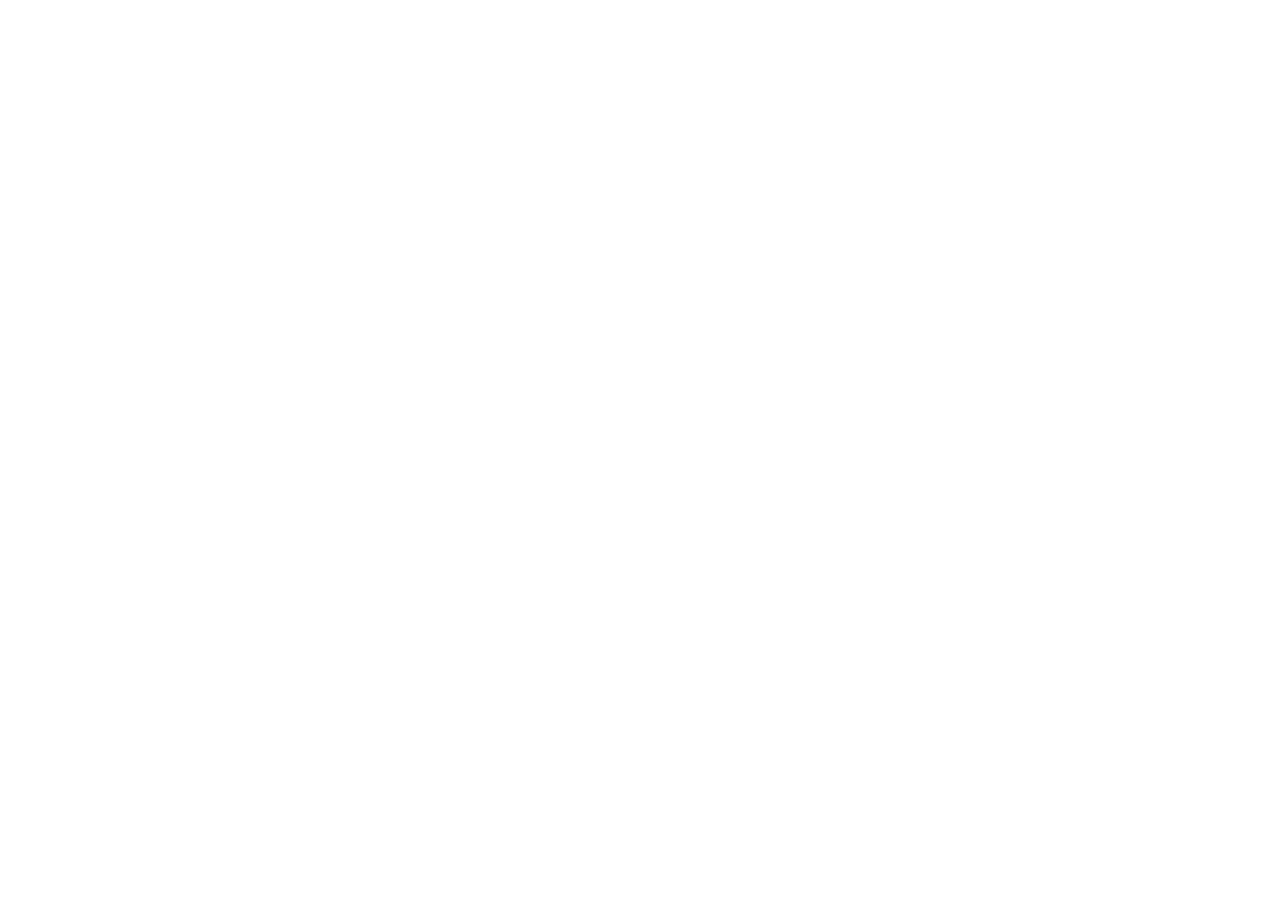
==== index.html @ 88952e2a "first commit" ====
<!DOCTYPE html>
<html lang="en">

<head>
	<meta charset="UTF-8">
	<meta http-equiv="X-UA-Compatible" content="IE=edge">
	<meta name="viewport" content="width=device-width, initial-scale=1.0">
	<title>Document</title>
</head>

<body>

</body>

</html>
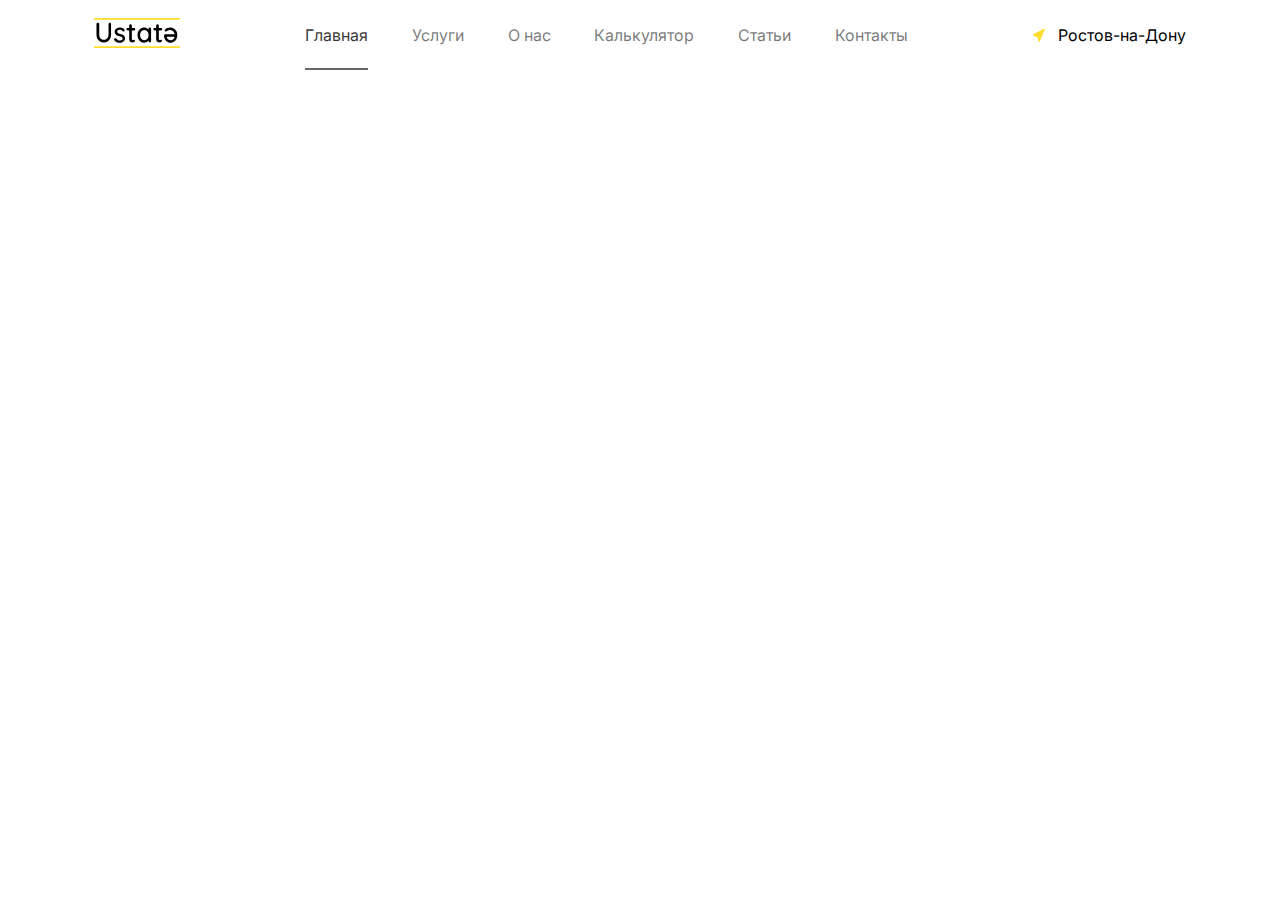
==== commit 8143d0eb: "add fonts, reset.css and create header" ====
--- a/index.html
+++ b/index.html
@@ -5,10 +5,39 @@
 	<meta charset="UTF-8">
 	<meta http-equiv="X-UA-Compatible" content="IE=edge">
 	<meta name="viewport" content="width=device-width, initial-scale=1.0">
+	<link rel="stylesheet" href="css/normalize.css">
+	<link rel="preconnect" href="https://fonts.googleapis.com">
+	<link rel="preconnect" href="https://fonts.gstatic.com" crossorigin>
+	<link href="https://fonts.googleapis.com/css2?family=Inter:wght@300;400;500;600;700&display=swap" rel="stylesheet">
+	<link rel="stylesheet" href="css/index/style.css">
+	<link rel="stylesheet" href="css/index/header.css">
 	<title>Document</title>
 </head>
 
 <body>
+	<header>
+		<div class="container">
+			<div class="content">
+				<div class="logo">
+					<a href="index.html">
+						<img src="img/logo.svg" alt="Ustate" />
+					</a>
+				</div>
+				<div class="navbar">
+					<div class="navbarItem navbarItemSelect">Главная</div>
+					<div class="navbarItem">Услуги</div>
+					<div class="navbarItem">О нас</div>
+					<div class="navbarItem">Калькулятор</div>
+					<div class="navbarItem">Статьи</div>
+					<div class="navbarItem">Контакты</div>
+				</div>
+				<div class="geolocation">
+					<img src="img/geo.svg" alt="geo" />
+					<div class="geolocationState">Ростов-на-Дону</div>
+				</div>
+			</div>
+		</div>
+	</header>
 
 </body>
 
--- a/css/index/style.css
+++ b/css/index/style.css
@@ -0,0 +1,9 @@
+html{
+	font-family: 'Inter', sans-serif;
+}
+
+.container{
+	width: 1140px;
+	max-width: 1140px;
+	height: 100%;
+}
--- a/css/index/header.css
+++ b/css/index/header.css
@@ -0,0 +1,68 @@
+header{
+	height: 70px;
+	display: flex;
+	justify-content: center;
+	align-items: center;
+	background-color: white;
+}
+
+.content{
+	height: 100%;
+	display: flex;
+	justify-content: space-between;
+	padding: 0 24px;
+
+
+}
+
+.logo{
+	display: flex;
+	flex-direction: column;
+	justify-content: center;
+	align-items: center;
+}
+
+.navbar{
+	width: 603px;
+	display: flex;
+	justify-content: space-between;
+	align-items: center;
+}
+
+.geolocation{
+	display: flex;
+	justify-content: center;
+	align-items: center;
+}
+
+.geolocation img{
+	margin-right: 13px;
+}
+
+.navbarItem{
+	height: 100%;
+	display: flex;
+	flex-direction: column;
+	justify-content: center;
+	align-items: center;
+	font-size: 16px;
+	/* line-height: 25px; */
+	font-weight: 400;
+	color: rgba(0, 0, 0, 0.54);
+}
+
+.navbarItem:hover{
+	cursor: pointer;
+	color: rgba(0, 0, 0, 0.8);
+	box-shadow: inset 0 -3px 0 -1px #DBDDDD;
+}
+
+.navbarItemSelect{
+	box-shadow: inset 0 -3px 0 -1px #666;
+	color: rgba(0, 0, 0, 0.8);
+}
+
+.navbarItemSelect:hover{
+	box-shadow: inset 0 -3px 0 -1px #666;
+		color: rgba(0, 0, 0, 0.8);
+}
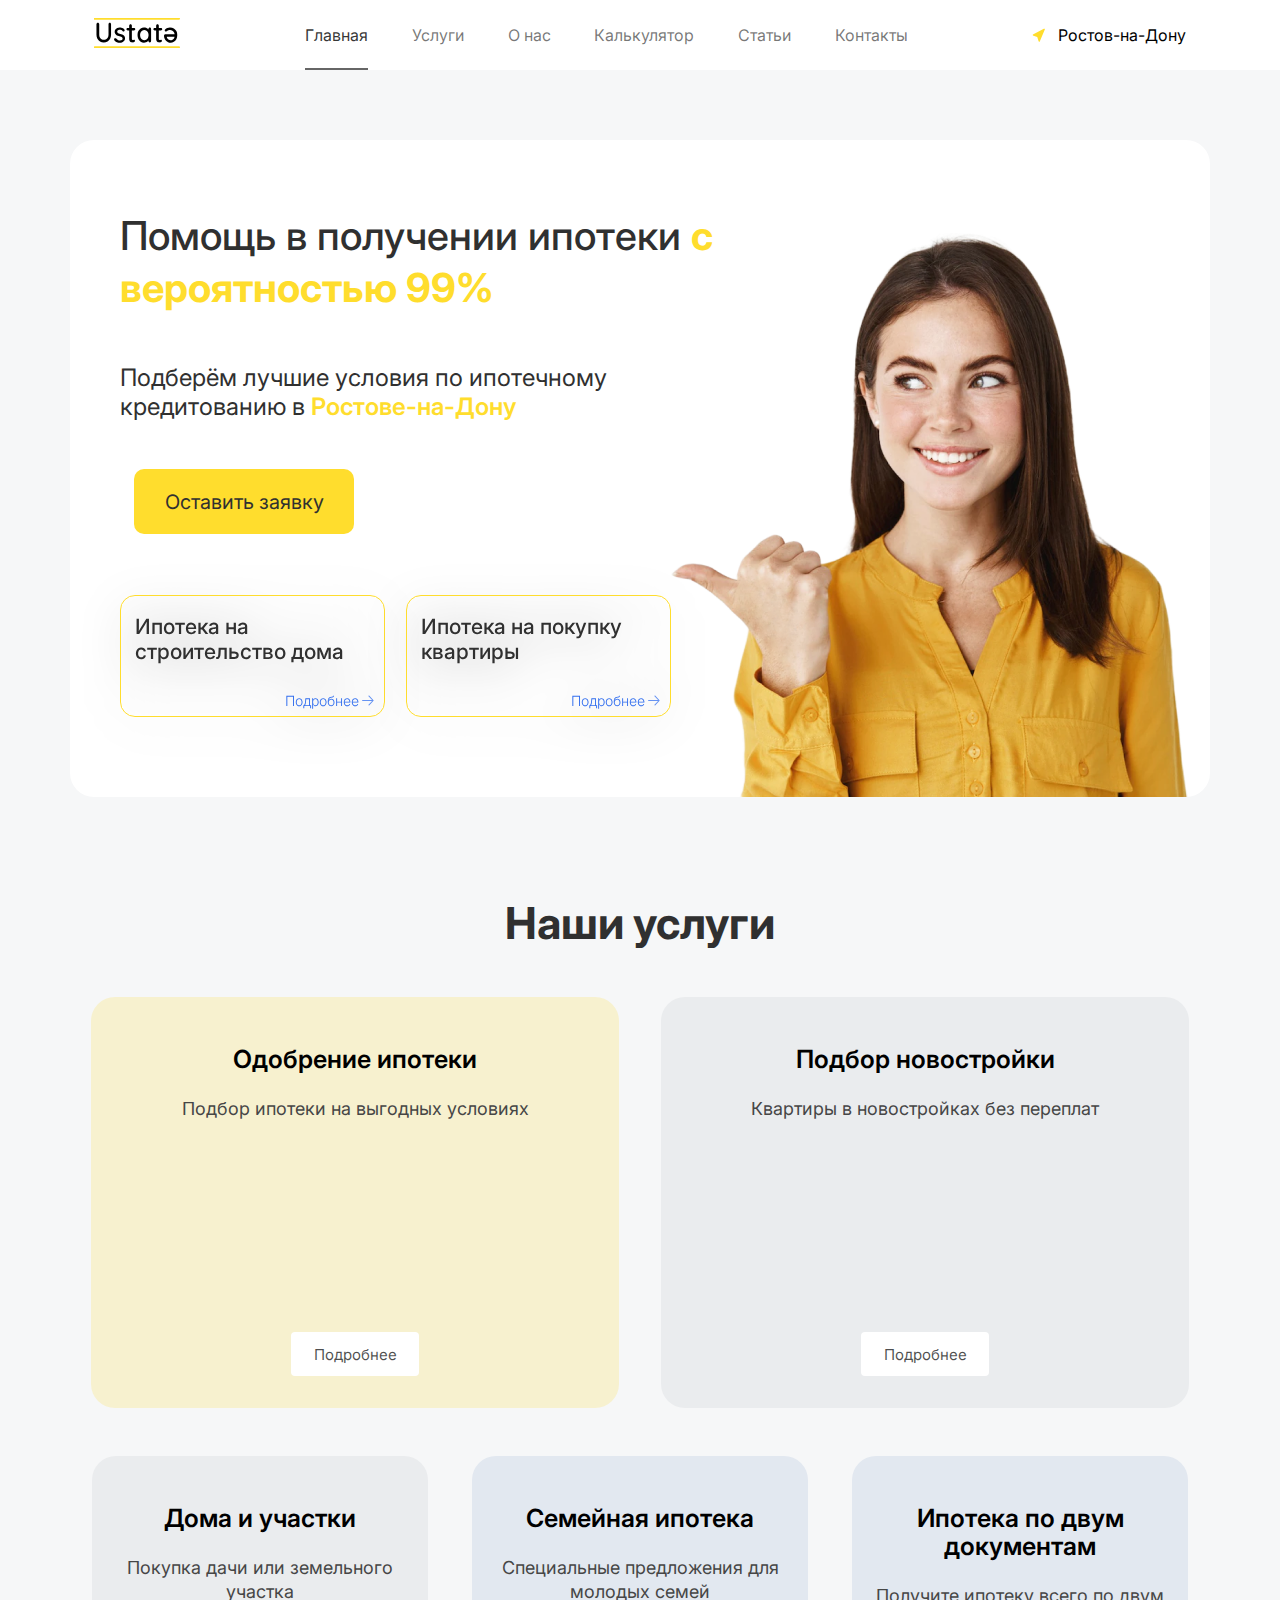
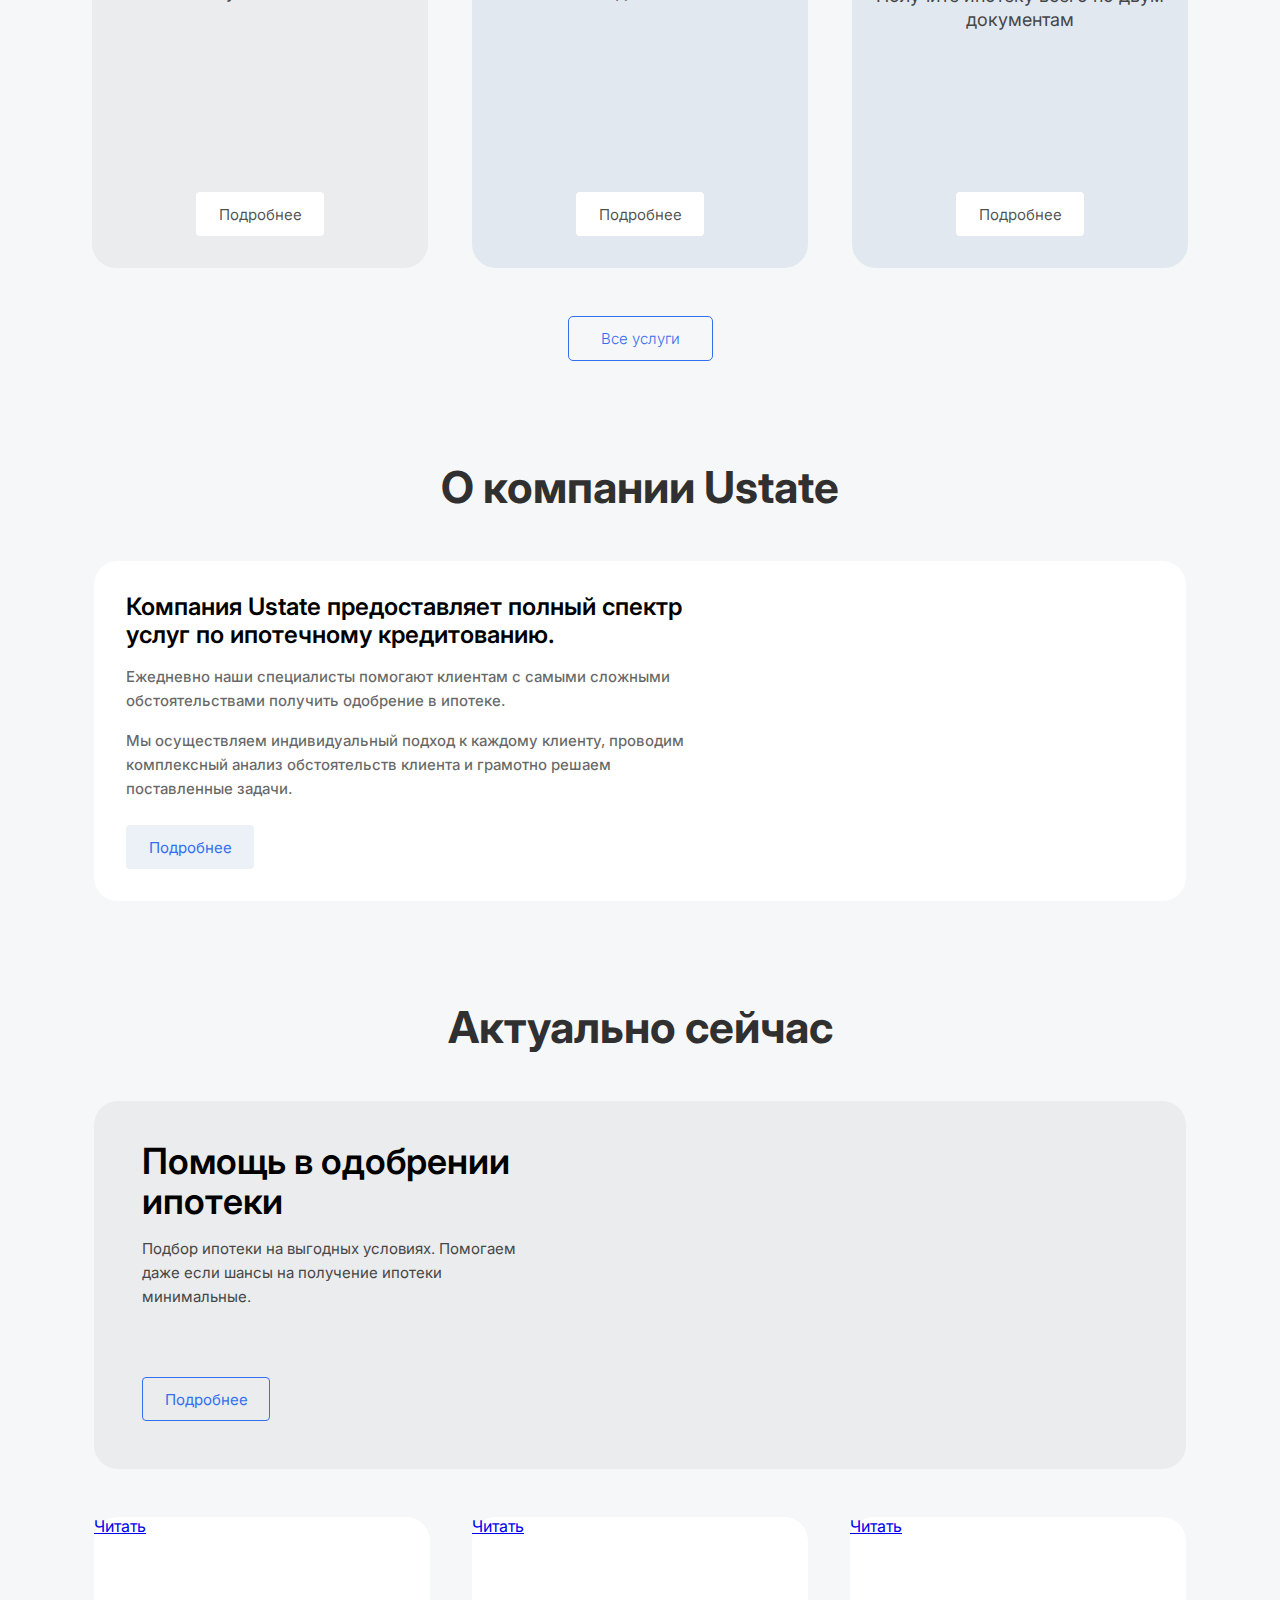
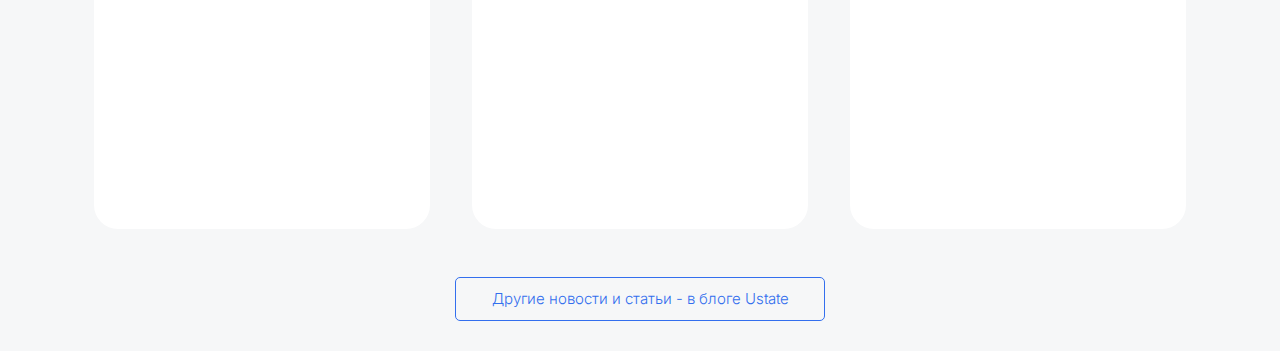
==== commit baec7b7d: "add main, services, about, blog" ====
--- a/index.html
+++ b/index.html
@@ -11,13 +11,14 @@
 	<link href="https://fonts.googleapis.com/css2?family=Inter:wght@300;400;500;600;700&display=swap" rel="stylesheet">
 	<link rel="stylesheet" href="css/index/style.css">
 	<link rel="stylesheet" href="css/index/header.css">
+	<link rel="stylesheet" href="css/index/body.css">
 	<title>Document</title>
 </head>
 
 <body>
 	<header>
 		<div class="container">
-			<div class="content">
+			<div class="headerContent">
 				<div class="logo">
 					<a href="index.html">
 						<img src="img/logo.svg" alt="Ustate" />
@@ -38,7 +39,233 @@
 			</div>
 		</div>
 	</header>
-
+	<div class="body">
+		<div class="main">
+			<div class="container">
+				<div class="mainContent">
+					<div class="mainContentLeft">
+						<div class="mainContentLeftHeader">
+							<h1>
+								Помощь в получении ипотеки <span>с вероятностью 99%</span>
+							</h1>
+						</div>
+						<div class="mainContentLeftContext">
+							<h2>
+								Подберём лучшие условия по ипотечному кредитованию в <span>Ростове-на-Дону</span>
+							</h2>
+						</div>
+						<div class="mainContentLeftButton">
+							Оставить заявку
+						</div>
+						<div class="mainContentLeftItems">
+							<div class="mainContentLeftItemsItem">
+								<div class="mainContentLeftItemsItemTitle">
+									Ипотека на строительство дома
+								</div>
+								<div class="mainContentLeftItemsItemLink">
+									Подробнее
+									<img src="img/more.svg" alt="">
+								</div>
+							</div>
+							<div class="mainContentLeftItemsItem">
+								<div class="mainContentLeftItemsItemTitle">
+									Ипотека на покупку квартиры
+								</div>
+								<div class="mainContentLeftItemsItemLink">
+									Подробнее
+									<img src="img/more.svg" alt="">
+								</div>
+
+							</div>
+						</div>
+					</div>
+					<div class="mainContentRight">
+						<img src="img/woman.png" alt="woman">
+					</div>
+				</div>
+			</div>
+		</div>
+		<div class="services">
+			<div class="container">
+				<div class="servicesTitle">
+					Наши услуги
+				</div>
+				<div class="servicesContent">
+					<div class="servicesContentFirstRow">
+						<div class="servicesContentFirstRowItem">
+							<div class="servicesContentFirstRowItemTitle">
+								<h2>
+									Одобрение ипотеки
+								</h2>
+							</div>
+							<div class="servicesContentFirstRowItemSubtitle">
+								<h3>
+									Подбор ипотеки на выгодных условиях
+								</h3>
+							</div>
+							<div class="servicesContentFirstRowItemButton">
+								Подробнее
+							</div>
+						</div>
+						<div class="servicesContentFirstRowItem">
+							<div class="servicesContentFirstRowItemTitle">
+								<h2>
+									Подбор новостройки
+								</h2>
+							</div>
+							<div class="servicesContentFirstRowItemSubtitle">
+								<h3>
+									Квартиры в новостройках без переплат
+								</h3>
+							</div>
+							<div class="servicesContentFirstRowItemButton">
+								Подробнее
+							</div>
+						</div>
+					</div>
+					<div class="servicesContentSecondRow">
+						<div class="servicesContentSecondRowItem">
+							<div class="servicesContentSecondRowItemTitle">
+								<h2>
+									Дома и участки
+								</h2>
+							</div>
+							<div class="servicesContentSecondRowItemSubtitle">
+								<h3>
+									Покупка дачи или земельного участка
+								</h3>
+							</div>
+							<div class="servicesContentSecondRowItemButton">
+								Подробнее
+							</div>
+
+						</div>
+						<div class="servicesContentSecondRowItem">
+							<div class="servicesContentSecondRowItemTitle">
+								<h2>
+									Семейная ипотека
+								</h2>
+							</div>
+							<div class="servicesContentSecondRowItemSubtitle">
+								<h3>
+									Специальные предложения для молодых семей
+								</h3>
+							</div>
+							<div class="servicesContentSecondRowItemButton">
+								Подробнее
+							</div>
+
+						</div>
+						<div class="servicesContentSecondRowItem">
+							<div class="servicesContentSecondRowItemTitle">
+								<h2>
+									Ипотека по двум документам
+								</h2>
+							</div>
+							<div class="servicesContentSecondRowItemSubtitle">
+								<h3>
+									Получите ипотеку всего по двум документам
+								</h3>
+							</div>
+							<div class="servicesContentSecondRowItemButton">
+								Подробнее
+							</div>
+						</div>
+					</div>
+				</div>
+				<div class="servicesButton">
+					<button>Все услуги</button>
+				</div>
+			</div>
+		</div>
+		<div class="about">
+			<div class="container">
+				<div class="aboutTitle">
+					О компании Ustate
+				</div>
+				<div class="aboutContent">
+					<div class="aboutContentItem">
+						<div class="aboutContentItemLeft">
+							<div class="aboutContentItemLeftTitle">
+								<h2>
+									Компания Ustate предоставляет полный спектр услуг по ипотечному кредитованию.
+								</h2>
+							</div>
+							<div class="aboutContentItemLeftText">
+								<p>Ежедневно наши специалисты помогают клиентам с самыми сложными обстоятельствами
+									получить одобрение в ипотеке.</p>
+								<p>Мы осуществляем индивидуальный подход к каждому клиенту, проводим комплексный анализ
+									обстоятельств клиента и грамотно
+									решаем поставленные задачи.</p>
+							</div>
+						</div>
+						<div class="aboutContentItemRight">
+
+						</div>
+						<div class="aboutContentItemButton">
+							<button>Подробнее</button>
+						</div>
+					</div>
+				</div>
+			</div>
+		</div>
+		<div class="blog">
+			<div class="container">
+				<div class="blogTitle">
+					Актуально сейчас
+				</div>
+				<div class="blogContent">
+					<div class="blogContentFirstRow">
+						<div class="blogContentFirstRowItem">
+							<div class="blogContentFirstRowItemLeft">
+								<div class="blogContentFirstRowItemLeftTitle">
+									<h2>
+										Помощь в одобрении ипотеки
+									</h2>
+								</div>
+								<div class="blogContentFirstRowItemLeftText">
+									<p>
+										Подбор ипотеки на выгодных условиях. Помогаем даже если шансы на получение
+										ипотеки минимальные.
+									</p>
+								</div>
+							</div>
+							<div class="blogContentFirstRowItemRight"></div>
+							<div class="blogContentFirstRowItemButton">
+								<button>Подробнее</button>
+							</div>
+						</div>
+					</div>
+					<div class="blogContentSecondRow">
+						<div class="blogContentSecondRowItem">
+							<div class="blogContentSecondRowItemTitle"></div>
+							<div class="blogContentSecondRowItemText"></div>
+							<div class="blogContentSecondRowItemButton">
+								<a href="#">Читать</a>
+							</div>
+						</div>
+						<div class="blogContentSecondRowItem">
+							<div class="blogContentSecondRowItemTitle"></div>
+							<div class="blogContentSecondRowItemText"></div>
+							<div class="blogContentSecondRowItemButton">
+								<a href="#">Читать</a>
+							</div>
+						</div>
+						<div class="blogContentSecondRowItem">
+							<div class="blogContentSecondRowItemTitle"></div>
+							<div class="blogContentSecondRowItemText"></div>
+							<div class="blogContentSecondRowItemButton">
+								<a href="#">Читать</a>
+							</div>
+						</div>
+					</div>
+				</div>
+				<div class="blogButton">
+					<a href="#"><button>Другие новости и статьи - в блоге Ustate</button></a>
+				</div>
+			</div>
+		</div>
+	</div>
 </body>
 
 </html>--- a/css/index/header.css
+++ b/css/index/header.css
@@ -6,7 +6,7 @@
 	background-color: white;
 }
 
-.content{
+.headerContent{
 	height: 100%;
 	display: flex;
 	justify-content: space-between;
@@ -33,6 +33,11 @@
 	display: flex;
 	justify-content: center;
 	align-items: center;
+	cursor: pointer;
+}
+
+.geolocationState:hover{
+	color:#FFDD2D;
 }
 
 .geolocation img{
--- a/css/index/body.css
+++ b/css/index/body.css
@@ -0,0 +1,519 @@
+.body{
+	background-color: #F6F7F8;
+	padding-top: 70px;
+	display: flex;
+	justify-content: center;
+	align-items: center;
+	flex-direction: column;
+}
+
+.main{
+	height: 657px;
+	min-height: 657px;
+	max-height: 657px;
+	margin-bottom: 30px;
+}
+
+.mainContent{
+	background: #FFFFFF;
+	border-radius: 24px;
+	padding-top: 70px;
+	padding-left: 50px;
+	display: flex;
+}
+
+.mainContentLeft{
+	height: 587px;
+}
+
+.mainContentLeftHeader {
+	width: 614px;
+}
+
+.mainContentLeftHeader h1{
+	margin: 0;
+	font-weight: 500;
+		font-size: 40px;
+		line-height: 52px;
+		/* or 130% */
+	
+	
+		color: #303030;
+}
+
+.mainContentLeftHeader h1 span{
+	font-weight: 700;
+		font-size: 40px;
+		line-height: 52px;
+		/* or 130% */
+	
+	
+		color: #FFDD2D;
+}
+
+.mainContentLeftContext {
+	width: 514px;
+}
+
+.mainContentLeftContext h2 {
+	margin: 0;
+	margin-top: 49px;
+	font-weight: 400;
+	font-size: 24px;
+	line-height: 29px;
+	color: #303030;
+}
+
+.mainContentLeftContext h2 span {
+	font-weight: 600;
+	font-size: 24px;
+	line-height: 29px;
+	/* or 130% */
+	color: #FFDD2D;
+}
+
+.mainContentLeftButton{
+	cursor: pointer;
+	margin: 0;
+	margin-top: 48px;
+	margin-left: 14px;
+	background: #FFDD2D;
+	border-radius: 10px;
+	width: 220px;
+	height: 65px;
+	display: flex;
+	justify-content: center;
+	align-items: center;
+	font-weight: 400;
+	font-size: 20px;
+	line-height: 24px;
+	color: #303030;
+}
+
+.mainContentLeftItems{
+	margin-top: 61px;
+	display: flex;
+	justify-content: space-between;
+	align-items: center;
+	width: 551px;
+}
+
+.mainContentLeftItemsItem{
+	width: 263px;
+	height: 120px;
+	border: 1px solid #FFDD2D;
+	filter: drop-shadow(-1px 5px 25px rgba(0, 0, 0, 0.45));
+	border-radius: 15px;
+	cursor: pointer;
+}
+
+.mainContentRight {
+	display: flex;
+	justify-content: center;
+	align-items: end;
+	transform: translateX(-65px);
+}
+
+.mainContentLeftItemsItemTitle{
+	margin-top: 18px;
+	margin-left: 14px;
+	font-weight: 500;
+	font-size: 21px;
+	line-height: 25px;
+	color: #303030;	
+}
+
+.mainContentLeftItemsItemLink{
+	margin-top: 28px;
+	margin-right: 10px;
+	display: flex;
+	justify-content: end;
+	font-weight: 300;
+	font-size: 14px;
+	line-height: 17px;
+	color: #336FEE;
+}
+
+.mainContentLeftItemsItemLink img{
+	margin-left: 3px;
+}
+
+.services{
+	margin-top: 70px;
+	margin-bottom: 30px;
+}
+
+.servicesTitle{
+	text-align: center;
+	font-weight: 700;
+	font-size: 44px;
+	line-height: 52px;
+	color: #303030;
+}
+
+.servicesContent{
+	margin-top: 48px;
+}
+
+.servicesContentFirstRow{
+	display: flex;
+	justify-content: space-around;
+	align-items: center;
+}
+
+.servicesContentSecondRow{
+	display: flex;
+	justify-content: space-around;
+	align-items: center;
+	margin-top: 48px;
+}
+
+.servicesContentFirstRowItem{
+	cursor: pointer;
+	position: relative;
+	width: 528px;
+	max-width: 528px;
+	height: 411px;
+	max-height: 411px;
+	border-radius: 24px;
+	display: flex;
+	/* justify-content: center; */
+	align-items: center;
+	flex-direction: column;
+	transform: scale(1);
+	transition: all .4s;
+}
+
+.servicesContentFirstRowItem:hover{
+	transform: scale(1.02);
+	transition: all .4s;
+}
+
+.servicesContentFirstRowItem:first-child{
+	background: rgba(255, 221, 45, 0.2);
+	
+}
+
+.servicesContentFirstRowItem:last-child{
+background: #EAECEE;
+	
+}
+
+.servicesContentSecondRowItem{
+	cursor: pointer;
+	position: relative;
+	width: 336px;
+	max-width: 336px;
+	height: 412px;
+	max-height: 412px;
+	border-radius: 24px;
+	display: flex;
+	/* justify-content: center; */
+	align-items: center;
+	flex-direction: column;
+	transform: scale(1);
+	transition: all .4s;
+}
+
+.servicesContentSecondRowItem:hover{
+	transform: scale(1.02);
+	transition: all .4s;
+}
+
+.servicesContentSecondRowItem:nth-child(1){
+	background: #EAECEE;
+}
+
+.servicesContentSecondRowItem:nth-child(2){
+	background: #E2E8F0;
+}
+
+.servicesContentSecondRowItem:nth-child(3){
+	background: #E2E8F0;
+}
+
+.servicesContentFirstRowItemTitle{
+	margin-top: 48px;
+	text-align: center;
+}
+
+.servicesContentFirstRowItemTitle h2{
+	margin: 0;
+	font-weight: 600;
+	font-size: 25px; 
+	line-height: 28px;
+
+}
+
+.servicesContentSecondRowItemTitle{
+	margin-top: 48px;
+	text-align: center;
+}
+
+.servicesContentSecondRowItemTitle h2{
+	margin: 0;
+	font-weight: 600;
+	font-size: 25px; 
+	line-height: 28px;
+
+}
+
+.servicesContentFirstRowItemSubtitle {
+	margin-top: 24px;
+	text-align: center;	
+}
+
+.servicesContentFirstRowItemSubtitle h3{
+	margin: 0;
+	font-weight: 400;
+	font-size: 18px;
+	line-height: 24px;
+	color: #464646;
+}
+
+.servicesContentSecondRowItemSubtitle {
+	margin-top: 24px;
+	text-align: center;
+}
+
+.servicesContentSecondRowItemSubtitle h3{
+	margin: 0;
+	font-weight: 400;
+	font-size: 18px;
+	line-height: 24px;
+	color: #464646;
+}
+
+.servicesContentFirstRowItemButton{
+	/* cursor: pointer; */
+	width: 128px;
+	height: 44px;
+	background: #FFFFFF;
+	border-radius: 4px;
+	position: absolute;
+	content: '';
+	bottom: 32px;
+	display: flex;
+	justify-content: center;
+	align-items: center;
+	font-weight: 400;
+	font-size: 15px;
+	line-height: 15px;
+	color: rgba(0, 0, 0, 0.7);
+}
+
+.servicesContentSecondRowItemButton{
+	/* cursor: pointer; */
+	width: 128px;
+	height: 44px;
+	background: #FFFFFF;
+	border-radius: 4px;
+	position: absolute;
+	content: '';
+	bottom: 32px;
+	display: flex;
+	justify-content: center;
+	align-items: center;
+	font-weight: 400;
+	font-size: 15px;
+	line-height: 15px;
+	color: rgba(0, 0, 0, 0.7);	
+}
+
+.servicesButton{
+	margin-top: 48px;
+	display: flex;
+	justify-content: center;
+	align-items: center;
+}
+
+.servicesButton button{
+	cursor: pointer;
+	padding: 0;
+	background:none;
+	width: 145px;
+	height: 45px;
+	border: 1px solid #336FEE;
+	border-radius: 5px;
+	font-weight: 300;
+	font-size: 15px;
+	color: #336FEE;
+}
+
+.about{
+	margin-top: 70px;
+	margin-bottom: 30px;
+}
+
+.aboutTitle{
+	text-align: center;
+	font-weight: 700;
+	font-size: 44px;
+	line-height: 52px;
+	color: #303030;
+}
+
+.aboutContent{
+	margin-top: 48px;
+	padding: 0 24px;
+}
+
+.aboutContentItem{
+	width: 1092px;
+	height: 340px;
+	background: #FFFFFF;
+	border-radius: 24px;
+	position: relative;
+}
+
+.aboutContentItemLeft{
+	width: 604px;
+}
+
+.aboutContentItemLeftTitle h2{
+	margin: 0;
+	padding-top: 32px;
+	padding-left: 32px;
+	font-weight: 600;
+	font-size: 24px;
+	line-height: 28px;
+	color: #000000;
+}
+
+.aboutContentItemLeftText p{
+	margin: 0;
+	padding-top: 16px;
+	padding-left: 32px;
+	font-weight: 500;
+	font-size: 15px;
+	line-height: 24px;
+	color: rgba(0, 0, 0, 0.6);
+}
+
+.aboutContentItemButton{
+	position: absolute;
+	content: '';
+	bottom: 32px;
+	left: 32px;
+}
+
+.aboutContentItemButton button{
+	cursor: pointer;
+	width: 128px;
+	height: 44px;
+	border: none;
+	background: #ECF1F7;
+	border-radius: 4px;
+	font-weight: 400;
+	font-size: 15px;
+	line-height: 15px;
+	color: #336FEE;
+}
+
+.blog{
+	margin-top: 70px;
+	margin-bottom: 30px;
+}
+
+.blogTitle{
+	text-align: center;
+	font-weight: 700;
+	font-size: 44px;
+	line-height: 52px;
+	color: #303030;
+}
+
+.blogContent{
+	margin-top: 48px;
+	padding: 0 24px;
+}
+
+.blogContentFirstRowItem{
+	position: relative;
+	width: 1092px;
+	height: 368px;
+	background: #EAECEE;
+	border-radius: 24px;
+}
+
+.blogContentFirstRowItemLeftTitle{
+	padding-top: 40px;
+	padding-left: 48px;
+	width: 383px;
+}
+
+.blogContentFirstRowItemLeftTitle h2{
+	margin: 0;
+	font-weight: 600;
+	font-size: 36px;
+	line-height: 40px;
+	color: #000000;
+}
+
+.blogContentFirstRowItemLeftText{
+	margin-top: 16px;
+	padding-left: 48px;
+	width: 383px;
+}
+
+.blogContentFirstRowItemLeftText p{
+	margin: 0;
+	font-weight: 400;
+	font-size: 15px;
+	line-height: 24px;
+	color: #464646;
+}
+
+
+
+.blogContentFirstRowItemButton{
+	position: absolute;
+	content: '';
+	bottom: 48px;
+	left: 48px;
+}
+
+.blogContentFirstRowItemButton button{
+	cursor: pointer;
+	width: 128px;
+	height: 44px;
+	border: 1px solid #336FEE;
+	border-radius: 4px;
+	color: #336FEE;
+	font-weight: 400;
+	font-size: 15px;
+	line-height: 15px;
+	background: none;
+}
+
+.blogContentSecondRow{
+	margin-top: 48px;
+	display: flex;
+	justify-content: space-between;
+}
+
+.blogContentSecondRowItem{
+	width: 336px;
+	height: 312px;
+	background: #FFFFFF;
+	border-radius: 24px;
+}
+
+.blogButton{
+	display: flex;
+	justify-content: center;
+	align-items: center;
+	margin-top: 48px;
+}
+
+.blogButton button{
+	cursor: pointer;
+	background: none;
+	width: 370px;
+	height: 44px;
+	border: 1px solid #336FEE;
+	border-radius: 5px;
+	font-weight: 300;
+	font-size: 15px;
+	color: #336FEE;
+}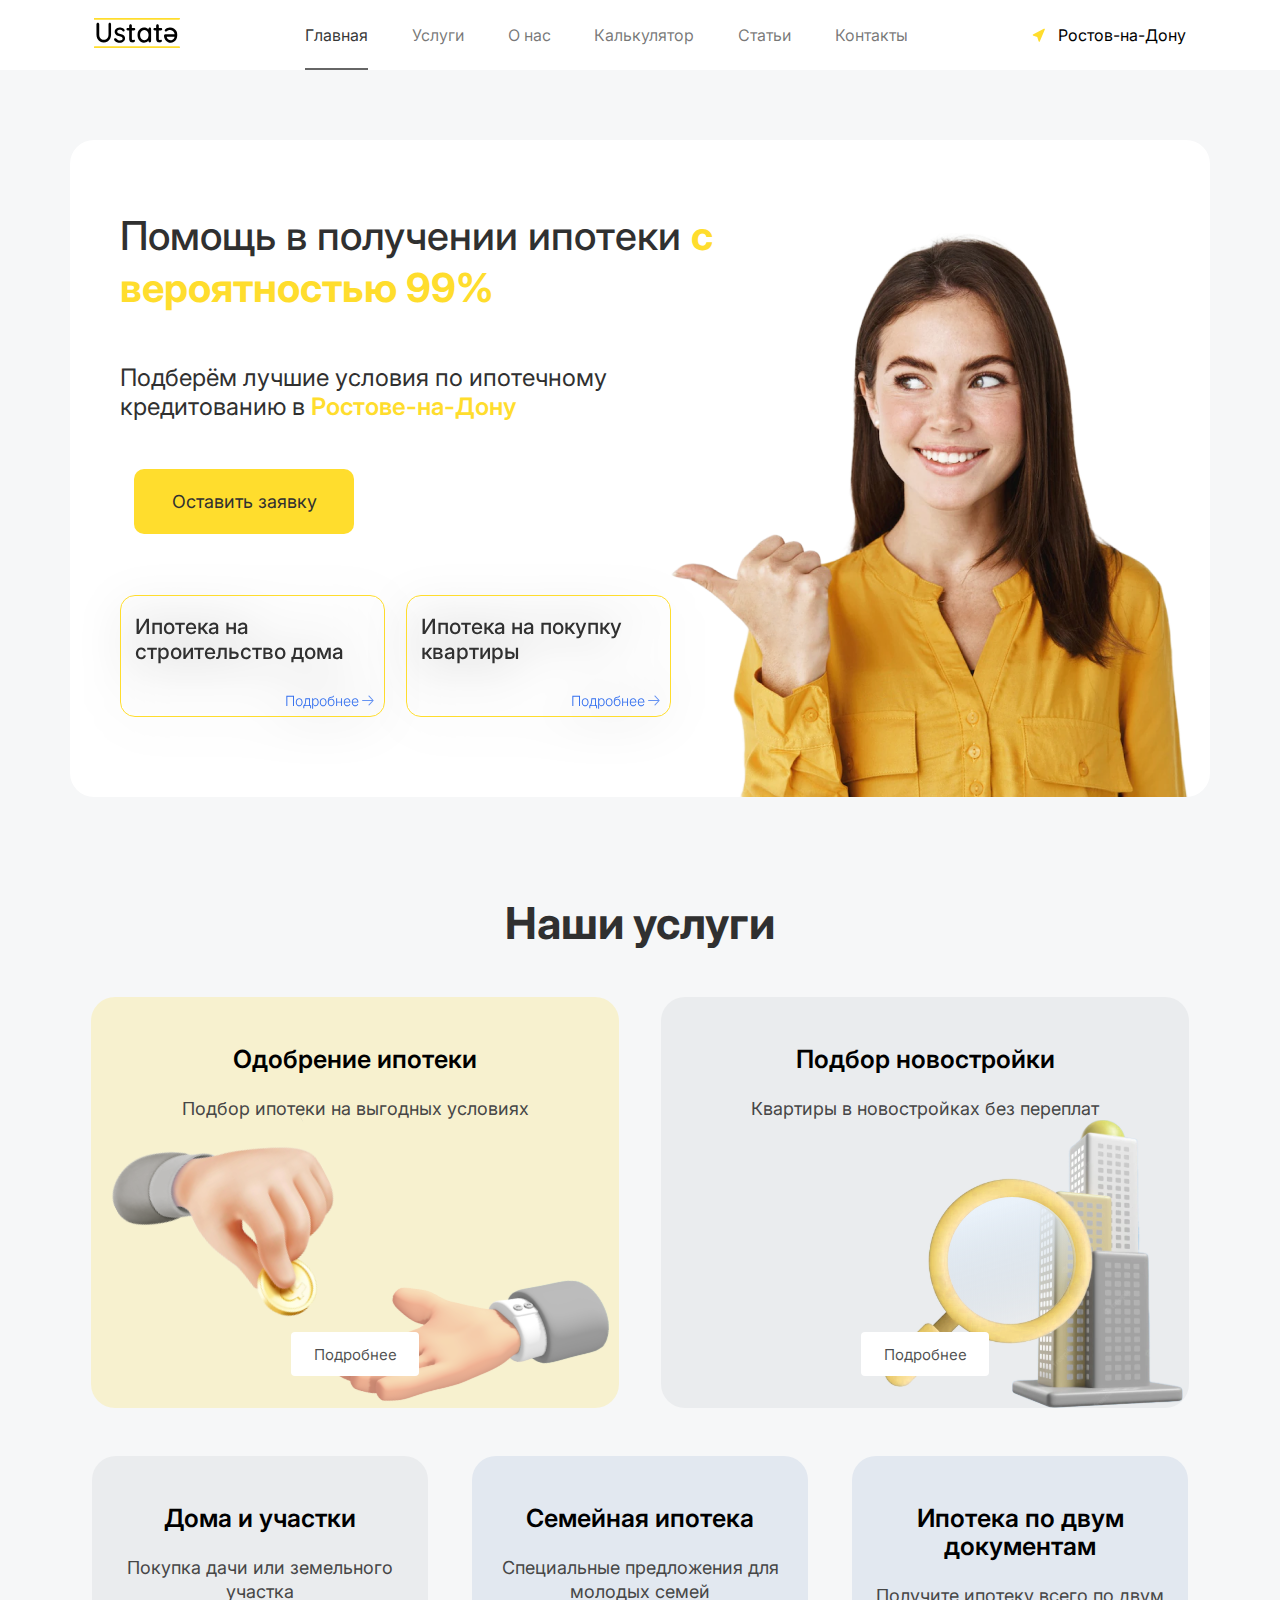
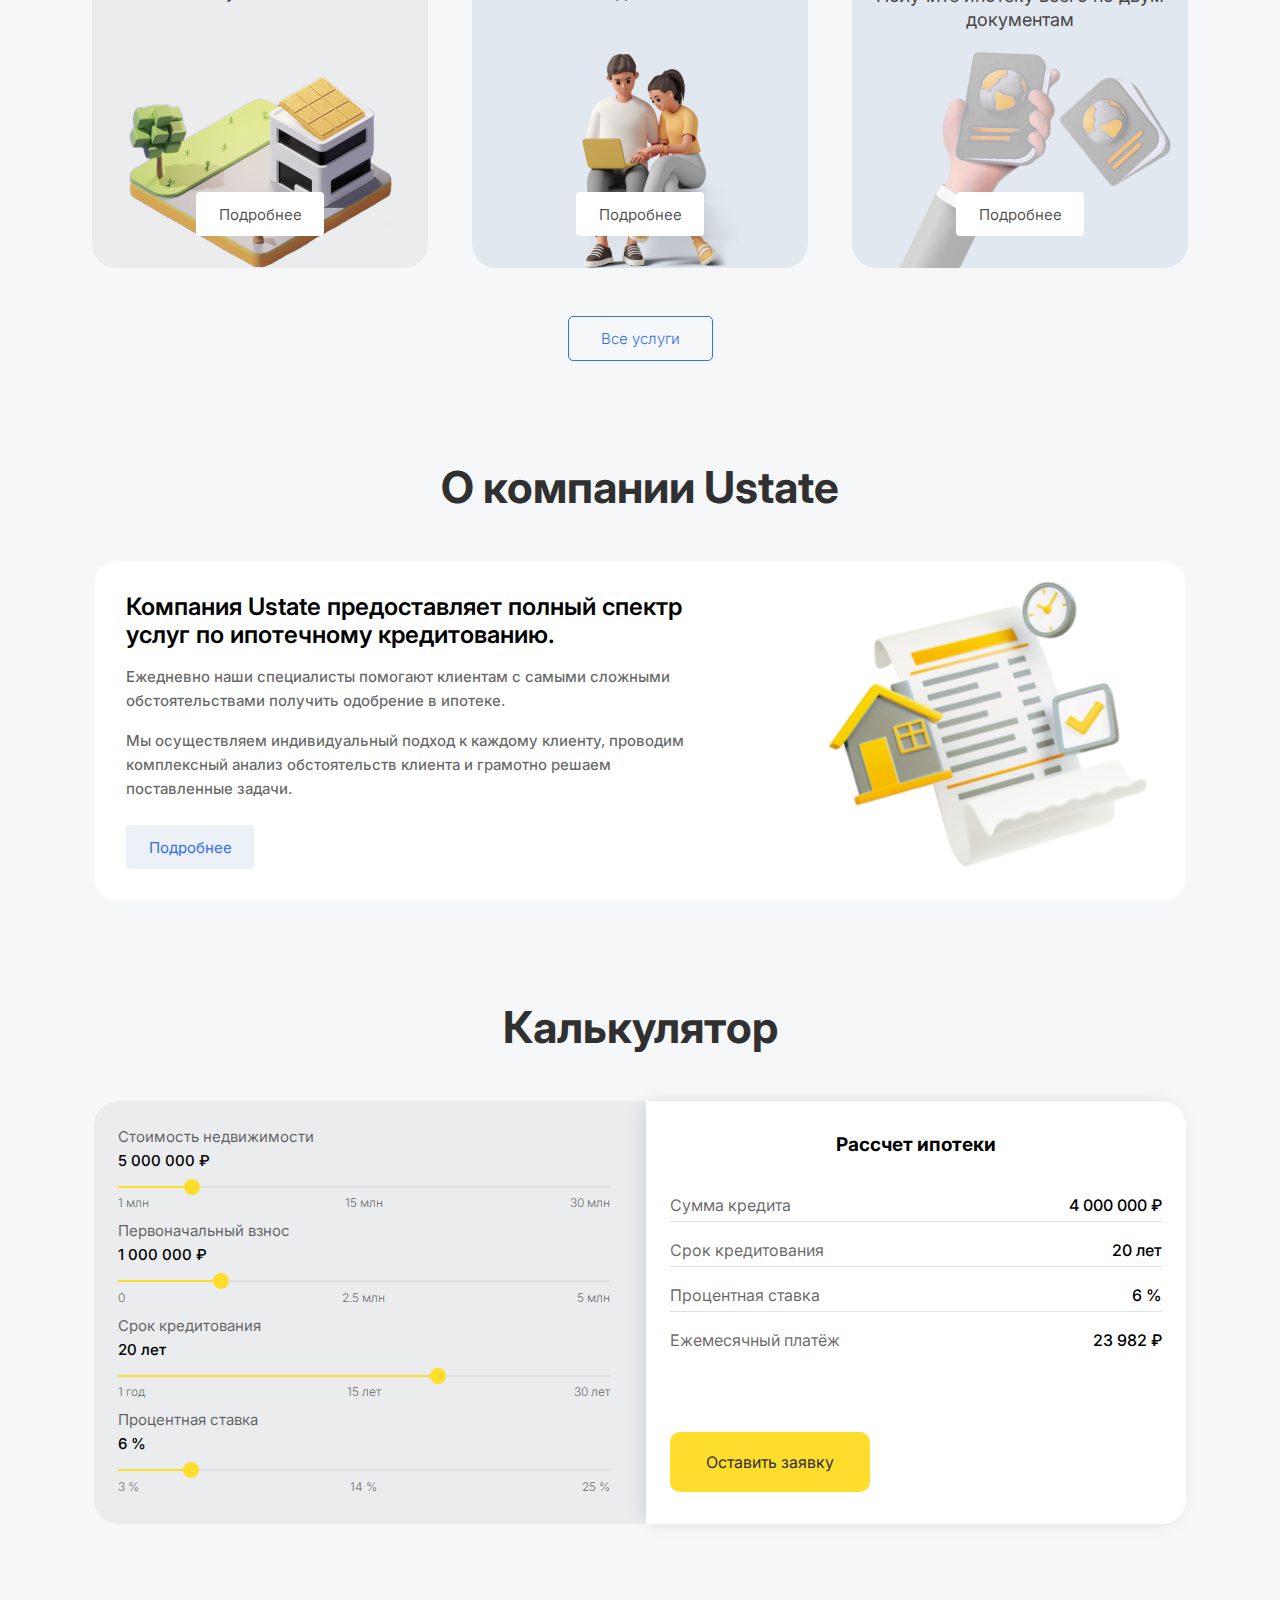
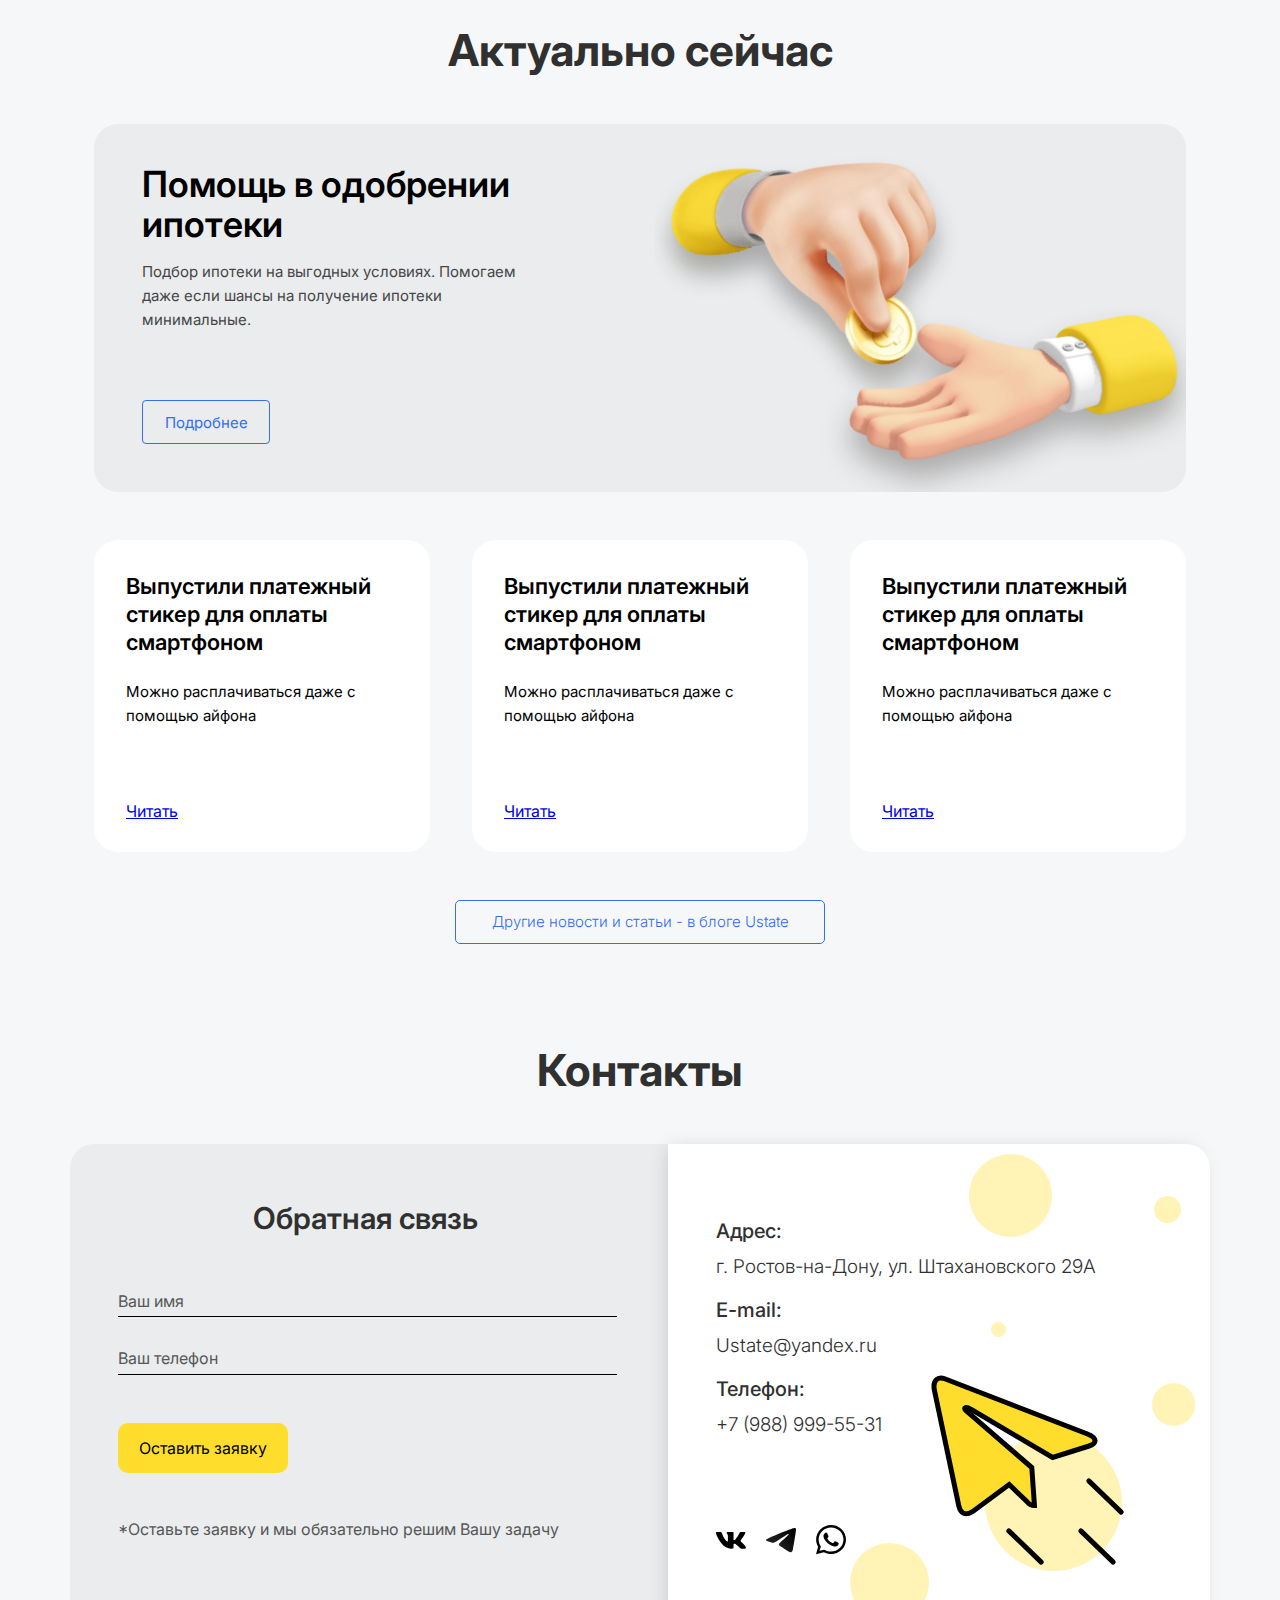
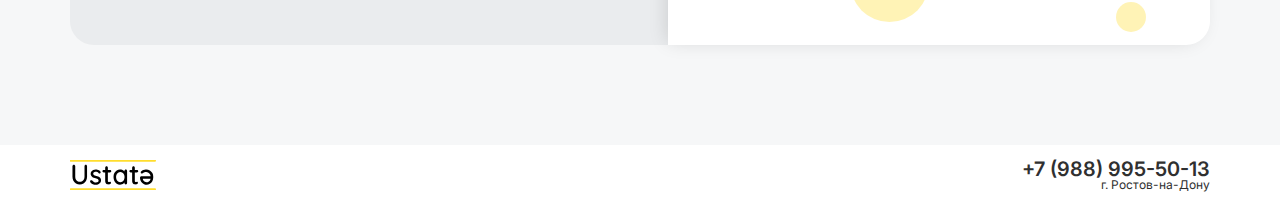
==== commit 05b29fda: "home without adaptation and the structure of other main pages" ====
--- a/index.html
+++ b/index.html
@@ -9,9 +9,10 @@
 	<link rel="preconnect" href="https://fonts.googleapis.com">
 	<link rel="preconnect" href="https://fonts.gstatic.com" crossorigin>
 	<link href="https://fonts.googleapis.com/css2?family=Inter:wght@300;400;500;600;700&display=swap" rel="stylesheet">
-	<link rel="stylesheet" href="css/index/style.css">
-	<link rel="stylesheet" href="css/index/header.css">
+	<link rel="stylesheet" href="css/style.css">
+	<link rel="stylesheet" href="css/header.css">
 	<link rel="stylesheet" href="css/index/body.css">
+	<link rel="stylesheet" href="css/promo.css">
 	<title>Document</title>
 </head>
 
@@ -25,12 +26,24 @@
 					</a>
 				</div>
 				<div class="navbar">
-					<div class="navbarItem navbarItemSelect">Главная</div>
-					<div class="navbarItem">Услуги</div>
-					<div class="navbarItem">О нас</div>
-					<div class="navbarItem">Калькулятор</div>
-					<div class="navbarItem">Статьи</div>
-					<div class="navbarItem">Контакты</div>
+					<a href="index.html">
+						<div class="navbarItem navbarItemSelect">Главная</div>
+					</a>
+					<a href="services.html">
+						<div class="navbarItem">Услуги</div>
+					</a>
+					<a href="about.html">
+						<div class="navbarItem">О нас</div>
+					</a>
+					<a href="calc.html">
+						<div class="navbarItem">Калькулятор</div>
+					</a>
+					<a href="blog.html">
+						<div class="navbarItem">Статьи</div>
+					</a>
+					<a href="contacts.html">
+						<div class="navbarItem">Контакты</div>
+					</a>
 				</div>
 				<div class="geolocation">
 					<img src="img/geo.svg" alt="geo" />
@@ -55,7 +68,8 @@
 							</h2>
 						</div>
 						<div class="mainContentLeftButton">
-							Оставить заявку
+							<button>Оставить заявку</button>
+
 						</div>
 						<div class="mainContentLeftItems">
 							<div class="mainContentLeftItemsItem">
@@ -106,6 +120,7 @@
 							<div class="servicesContentFirstRowItemButton">
 								Подробнее
 							</div>
+							<img src="img/hands.svg" alt="">
 						</div>
 						<div class="servicesContentFirstRowItem">
 							<div class="servicesContentFirstRowItemTitle">
@@ -121,6 +136,7 @@
 							<div class="servicesContentFirstRowItemButton">
 								Подробнее
 							</div>
+							<img src="img/town.svg" alt="">
 						</div>
 					</div>
 					<div class="servicesContentSecondRow">
@@ -138,7 +154,7 @@
 							<div class="servicesContentSecondRowItemButton">
 								Подробнее
 							</div>
-
+							<img src="img/house.svg" alt="">
 						</div>
 						<div class="servicesContentSecondRowItem">
 							<div class="servicesContentSecondRowItemTitle">
@@ -154,7 +170,7 @@
 							<div class="servicesContentSecondRowItemButton">
 								Подробнее
 							</div>
-
+							<img src="img/family.svg" alt="">
 						</div>
 						<div class="servicesContentSecondRowItem">
 							<div class="servicesContentSecondRowItemTitle">
@@ -170,6 +186,7 @@
 							<div class="servicesContentSecondRowItemButton">
 								Подробнее
 							</div>
+							<img src="img/pasport.svg" alt="">
 						</div>
 					</div>
 				</div>
@@ -200,10 +217,163 @@
 							</div>
 						</div>
 						<div class="aboutContentItemRight">
-
+							<img src="img/about.svg" alt="">
 						</div>
 						<div class="aboutContentItemButton">
 							<button>Подробнее</button>
+						</div>
+					</div>
+				</div>
+			</div>
+		</div>
+		<div class="calc">
+			<div class="container">
+				<div class="calcTitle">
+					Калькулятор
+				</div>
+				<div class="calcContent">
+					<div class="calcContentLeft">
+						<div class="calcContentLeftRow">
+							<div class="calcContentLeftRowTitle">
+								Стоимость недвижимости
+							</div>
+							<div class="calcContentLeftRowText" id="costResult">
+								5 000 000 ₽
+							</div>
+							<div class="calcContentLeftRowInput">
+								<input type="range" id="cost" class="range" name="cost" min="1000000" max="30000000"
+									value="5000000" step="25000"
+									style="background: linear-gradient(to right, rgb(255, 221, 45) 16.6667%, rgb(223, 224, 225) 16.6667%);">
+							</div>
+							<div class="calcContentLeftRowHint">
+								<div class="calcContentLeftRowHintOne">
+									1 млн
+								</div>
+								<div class="calcContentLeftRowHintTwo">
+									15 млн
+								</div>
+								<div class="calcContentLeftRowHintThree">
+									30 млн
+								</div>
+							</div>
+						</div>
+						<div class="calcContentLeftRow">
+							<div class="calcContentLeftRowTitle">
+								Первоначальный взнос
+							</div>
+							<div class="calcContentLeftRowText" id="paymentResult">
+								1 000 000 ₽
+							</div>
+							<div class="calcContentLeftRowInput">
+								<input type="range" id="payment" class="range" name="payment" min="0" max="5000000"
+									value="1000000" step="25000"
+									style="background: linear-gradient(to right, rgb(255, 221, 45) 20%, rgb(223, 224, 225) 3.33333%);">
+							</div>
+							<div class="calcContentLeftRowHint">
+								<div class="calcContentLeftRowHintOne">
+									0
+								</div>
+								<div class="calcContentLeftRowHintTwo" id="hintTwo">
+									2.5 млн
+								</div>
+								<div class="calcContentLeftRowHintThree" id="hintThree">
+									5 млн
+								</div>
+							</div>
+						</div>
+						<div class="calcContentLeftRow">
+							<div class="calcContentLeftRowTitle">
+								Срок кредитования
+							</div>
+							<div class="calcContentLeftRowText" id="periodResult">
+								20 лет
+							</div>
+							<div class="calcContentLeftRowInput">
+								<input type="range" id="period" class="range" name="period" min="1" max="30" value="20"
+									step="1"
+									style="background: linear-gradient(to right, rgb(255, 221, 45) 65.6667%, rgb(223, 224, 225) 65.6667%);">
+							</div>
+							<div class="calcContentLeftRowHint">
+								<div class="calcContentLeftRowHintOne">
+									1 год
+								</div>
+								<div class="calcContentLeftRowHintTwo">
+									15 лет
+								</div>
+								<div class="calcContentLeftRowHintThree">
+									30 лет
+								</div>
+							</div>
+						</div>
+						<div class="calcContentLeftRow">
+							<div class="calcContentLeftRowTitle">
+								Процентная ставка
+							</div>
+							<div class="calcContentLeftRowText" id="rateResult">
+								6 %
+							</div>
+							<div class="calcContentLeftRowInput">
+								<input type="range" id="rate" class="range" name="rate" min="3" max="25" value="6"
+									step="0.1"
+									style="background: linear-gradient(to right, rgb(255, 221, 45) 15.3913%, rgb(223, 224, 225) 15.3913%);">
+							</div>
+							<div class="calcContentLeftRowHint">
+								<div class="calcContentLeftRowHintOne">
+									3 %
+								</div>
+								<div class="calcContentLeftRowHintTwo">
+									14 %
+								</div>
+								<div class="calcContentLeftRowHintThree">
+									25 %
+								</div>
+							</div>
+						</div>
+
+
+
+					</div>
+					<div class="calcContentRight">
+						<div class="calcContentRightTitle">
+							Рассчет ипотеки
+						</div>
+						<div class="calcContentRightRow">
+							<div class="calcContentRightRowTitle">
+								Сумма кредита
+							</div>
+							<div class="calcContentRightRowCount" id="costRight">
+								4 000 000 ₽
+							</div>
+						</div>
+						<div class="calcContentRightRowLine"></div>
+						<div class="calcContentRightRow">
+							<div class="calcContentRightRowTitle">
+								Срок кредитования
+							</div>
+							<div class="calcContentRightRowCount" id="periodRight">
+								20 лет
+							</div>
+						</div>
+						<div class="calcContentRightRowLine"></div>
+						<div class="calcContentRightRow">
+							<div class="calcContentRightRowTitle">
+								Процентная ставка
+							</div>
+							<div class="calcContentRightRowCount" id="rateRight">
+								6 %
+							</div>
+						</div>
+						<div class="calcContentRightRowLine"></div>
+						<div class="calcContentRightRow">
+							<div class="calcContentRightRowTitle">
+								Ежемесячный платёж
+							</div>
+							<div class="calcContentRightRowCount" id="resultRight">
+								23 982 ₽
+							</div>
+						</div>
+						<div class="calcContentRightButton">
+							<button>Оставить заявку</button>
 						</div>
 					</div>
 				</div>
@@ -230,7 +400,9 @@
 									</p>
 								</div>
 							</div>
-							<div class="blogContentFirstRowItemRight"></div>
+							<div class="blogContentFirstRowItemRight">
+								<img src="img/blog hands.svg" alt="">
+							</div>
 							<div class="blogContentFirstRowItemButton">
 								<button>Подробнее</button>
 							</div>
@@ -238,22 +410,43 @@
 					</div>
 					<div class="blogContentSecondRow">
 						<div class="blogContentSecondRowItem">
-							<div class="blogContentSecondRowItemTitle"></div>
-							<div class="blogContentSecondRowItemText"></div>
+							<div class="blogContentSecondRowItemTitle">
+								<h2>
+									Выпустили платежный стикер для оплаты смартфоном
+								</h2>
+							</div>
+							<div class="blogContentSecondRowItemText">
+								<h3>
+									Можно расплачиваться даже с помощью айфона
+								</h3>
+							</div>
 							<div class="blogContentSecondRowItemButton">
 								<a href="#">Читать</a>
 							</div>
 						</div>
 						<div class="blogContentSecondRowItem">
-							<div class="blogContentSecondRowItemTitle"></div>
-							<div class="blogContentSecondRowItemText"></div>
+							<div class="blogContentSecondRowItemTitle">
+								<h2>Выпустили платежный стикер для оплаты смартфоном</h2>
+							</div>
+							<div class="blogContentSecondRowItemText">
+								<h3>
+									Можно расплачиваться даже с помощью айфона
+								</h3>
+							</div>
 							<div class="blogContentSecondRowItemButton">
 								<a href="#">Читать</a>
 							</div>
 						</div>
 						<div class="blogContentSecondRowItem">
-							<div class="blogContentSecondRowItemTitle"></div>
-							<div class="blogContentSecondRowItemText"></div>
+							<div class="blogContentSecondRowItemTitle">
+								<h2>Выпустили платежный стикер для оплаты смартфоном</h2>
+							</div>
+							<div class="blogContentSecondRowItemText">
+								<h3>
+									Можно расплачиваться даже с помощью айфона
+
+								</h3>
+							</div>
 							<div class="blogContentSecondRowItemButton">
 								<a href="#">Читать</a>
 							</div>
@@ -265,7 +458,97 @@
 				</div>
 			</div>
 		</div>
+		<div class="contacts">
+			<div class="container">
+				<div class="contactsTitle">
+					Контакты
+				</div>
+				<div class="contactsContent">
+					<div class="contactsContentLeft">
+						<div class="contactsContentLeftTitle">
+							Обратная связь
+						</div>
+						<div class="contactsContentLeftInputs">
+							<div class="inputBox">
+								<input type="text" required="required">
+								<span>
+									Ваш имя
+								</span>
+							</div>
+							<div class="inputBox">
+								<input type="text" required="required">
+								<span>
+									Ваш телефон
+								</span>
+							</div>
+						</div>
+						<div class="contactsContentLeftButton">
+							<button>Оставить заявку</button>
+						</div>
+						<div class="contactsContentLeftHint">
+							*Оставьте заявку и мы обязательно решим Вашу задачу
+						</div>
+					</div>
+					<div class="contactsContentRight">
+						<div class="contactsContentRightAddress">
+							<div class="contactsContentRightTitle contactsContentRightAddressTitle">
+								Адрес:
+							</div>
+							<div class="contactsContentRightText contactsContentRightAddressText">
+								г. Ростов-на-Дону, ул. Штахановского 29А
+							</div>
+						</div>
+						<div class="contactsContentRightEmail">
+							<div class="contactsContentRightTitle contactsContentRightAddressTitle">
+								E-mail:
+							</div>
+							<div class="contactsContentRightText contactsContentRightAddressText">
+								Ustate@yandex.ru
+							</div>
+						</div>
+						<div class="contactsContentRightPhone">
+							<div class="contactsContentRightTitle contactsContentRightAddressTitle">
+								Телефон:
+							</div>
+							<div class="contactsContentRightText contactsContentRightAddressText">
+								+7 (988) 999-55-31
+							</div>
+						</div>
+						<div class="contactsContentRightSocial">
+							<img src="img/vk.svg" alt="вк" class="social" id="vk">
+							<img src="img/telegram.svg" alt="телеграм" class="social" id="telegram">
+							<img src="img/whatsapp.svg" alt="вацап" class="social" id="whatsapp">
+						</div>
+						<div class="ellipse1"></div>
+						<div class="ellipse2"></div>
+						<div class="ellipse3"></div>
+						<div class="ellipse4"></div>
+						<div class="ellipse5"></div>
+						<div class="ellipse6"></div>
+						<div class="ellipse7"></div>
+						<div class="plane"></div>
+						<div class="trace1"></div>
+						<div class="trace2"></div>
+						<div class="trace3"></div>
+					</div>
+				</div>
+			</div>
+		</div>
 	</div>
+	<div class="promo">
+		<div class="container">
+			<div class="promoContent">
+				<div class="promoContentLeft">
+					<img src="img/logo.svg" alt="Ustate">
+				</div>
+				<div class="promoContentRight">
+					<div class="promoContentRightPhone">+7 (988) 995-50-13</div>
+					<div class="promoContentRightGeo">г. Ростов-на-Дону</div>
+				</div>
+			</div>
+		</div>
+	</div>
+	<script src="js/calc.js"></script>
 </body>
 
 </html>--- a/css/style.css
+++ b/css/style.css
@@ -0,0 +1,9 @@
+html{
+	font-family: 'Inter', sans-serif;
+}
+
+.container{
+	width: 1140px;
+	max-width: 1140px;
+	height: 100%;
+}
--- a/css/header.css
+++ b/css/header.css
@@ -0,0 +1,78 @@
+header{
+	height: 70px;
+	display: flex;
+	justify-content: center;
+	align-items: center;
+	background-color: white;
+}
+
+.headerContent{
+	height: 100%;
+	display: flex;
+	justify-content: space-between;
+	padding: 0 24px;
+
+
+}
+
+.logo{
+	display: flex;
+	flex-direction: column;
+	justify-content: center;
+	align-items: center;
+}
+
+.navbar{
+	width: 603px;
+	display: flex;
+	justify-content: space-between;
+	align-items: center;
+}
+
+.navbar a{
+	height: 100%;
+	text-decoration: none;
+}
+
+.geolocation{
+	display: flex;
+	justify-content: center;
+	align-items: center;
+	cursor: pointer;
+}
+
+.geolocationState:hover{
+	color:#FFDD2D;
+}
+
+.geolocation img{
+	margin-right: 13px;
+}
+
+.navbarItem{
+	height: 100%;
+	display: flex;
+	flex-direction: column;
+	justify-content: center;
+	align-items: center;
+	font-size: 16px;
+	/* line-height: 25px; */
+	font-weight: 400;
+	color: rgba(0, 0, 0, 0.54);
+}
+
+.navbarItem:hover{
+	cursor: pointer;
+	color: rgba(0, 0, 0, 0.8);
+	box-shadow: inset 0 -3px 0 -1px #DBDDDD;
+}
+
+.navbarItemSelect {
+	box-shadow: inset 0 -3px 0 -1px #666;
+	color: rgba(0, 0, 0, 0.8);
+}
+
+.navbarItemSelect:hover {
+	box-shadow: inset 0 -3px 0 -1px #666;
+	color: rgba(0, 0, 0, 0.8);
+}
--- a/css/index/body.css
+++ b/css/index/body.css
@@ -1,6 +1,7 @@
 .body{
 	background-color: #F6F7F8;
 	padding-top: 70px;
+	padding-bottom: 100px;
 	display: flex;
 	justify-content: center;
 	align-items: center;
@@ -33,22 +34,16 @@
 .mainContentLeftHeader h1{
 	margin: 0;
 	font-weight: 500;
-		font-size: 40px;
-		line-height: 52px;
-		/* or 130% */
-	
-	
-		color: #303030;
+	font-size: 40px;
+	line-height: 52px;	
+	color: #303030;
 }
 
 .mainContentLeftHeader h1 span{
 	font-weight: 700;
-		font-size: 40px;
-		line-height: 52px;
-		/* or 130% */
-	
-	
-		color: #FFDD2D;
+	font-size: 40px;
+	line-height: 52px;
+	color: #FFDD2D;
 }
 
 .mainContentLeftContext {
@@ -68,26 +63,33 @@
 	font-weight: 600;
 	font-size: 24px;
 	line-height: 29px;
-	/* or 130% */
 	color: #FFDD2D;
 }
 
 .mainContentLeftButton{
-	cursor: pointer;
 	margin: 0;
 	margin-top: 48px;
 	margin-left: 14px;
+}
+
+.mainContentLeftButton button{
+	cursor: pointer;
+	font-weight: 400;
+	font-size: 18px;
+	line-height: 24px;
+	color: #303030;
 	background: #FFDD2D;
 	border-radius: 10px;
 	width: 220px;
 	height: 65px;
-	display: flex;
-	justify-content: center;
-	align-items: center;
-	font-weight: 400;
-	font-size: 20px;
-	line-height: 24px;
-	color: #303030;
+	border: none;
+	transform: scale(1);
+	transition: all .4s;
+}
+
+.mainContentLeftButton button:hover{
+	transform: scale(1.04);
+	transition: all .4s;
 }
 
 .mainContentLeftItems{
@@ -105,6 +107,13 @@
 	filter: drop-shadow(-1px 5px 25px rgba(0, 0, 0, 0.45));
 	border-radius: 15px;
 	cursor: pointer;
+	transform: scale(1);
+	transition: all .4s;
+}
+
+.mainContentLeftItemsItem:hover{
+	transform: scale(1.02);
+	transition: all .4s;
 }
 
 .mainContentRight {
@@ -184,6 +193,24 @@
 	transition: all .4s;
 }
 
+.servicesContentFirstRowItem img{
+	z-index: -1;
+	position: absolute;
+	content: none;
+	bottom: 0;
+}
+
+.servicesContentSecondRowItem img{
+	z-index: -1;
+	position: absolute;
+	content: none;
+	bottom: 0;
+}
+
+.servicesContentFirstRowItem:last-child img{
+	right: 0;
+}
+
 .servicesContentFirstRowItem:hover{
 	transform: scale(1.02);
 	transition: all .4s;
@@ -195,8 +222,7 @@
 }
 
 .servicesContentFirstRowItem:last-child{
-background: #EAECEE;
-	
+	background: #EAECEE;
 }
 
 .servicesContentSecondRowItem{
@@ -208,7 +234,6 @@
 	max-height: 412px;
 	border-radius: 24px;
 	display: flex;
-	/* justify-content: center; */
 	align-items: center;
 	flex-direction: column;
 	transform: scale(1);
@@ -285,7 +310,6 @@
 }
 
 .servicesContentFirstRowItemButton{
-	/* cursor: pointer; */
 	width: 128px;
 	height: 44px;
 	background: #FFFFFF;
@@ -303,7 +327,6 @@
 }
 
 .servicesContentSecondRowItemButton{
-	/* cursor: pointer; */
 	width: 128px;
 	height: 44px;
 	background: #FFFFFF;
@@ -318,6 +341,11 @@
 	font-size: 15px;
 	line-height: 15px;
 	color: rgba(0, 0, 0, 0.7);	
+}
+
+.servicesContentSecondRowItemButton:hover,
+.servicesContentFirstRowItemButton:hover{
+	color: #B4B4B4;
 }
 
 .servicesButton{
@@ -340,6 +368,10 @@
 	color: #336FEE;
 }
 
+.servicesButton button:hover{
+	background: #E4EBF3;
+}
+
 .about{
 	margin-top: 70px;
 	margin-bottom: 30px;
@@ -359,6 +391,8 @@
 }
 
 .aboutContentItem{
+	display: flex;
+	justify-content: space-between;
 	width: 1092px;
 	height: 340px;
 	background: #FFFFFF;
@@ -368,6 +402,15 @@
 
 .aboutContentItemLeft{
 	width: 604px;
+}
+
+.aboutContentItemRight {
+	display: flex;
+	align-items: center;
+}
+
+.aboutContentItemRight img{
+	transform: scale(1.1);
 }
 
 .aboutContentItemLeftTitle h2{
@@ -408,6 +451,218 @@
 	font-size: 15px;
 	line-height: 15px;
 	color: #336FEE;
+	transform: scale(1);
+	transition: all .4s;
+}
+
+.aboutContentItemButton button:hover{
+	transform: scale(1.04);
+	transition: all .4s;
+}
+
+.calc{
+	margin-top: 70px;
+	margin-bottom: 30px;
+}
+
+.calcTitle{
+	text-align: center;
+	font-weight: 700;
+	font-size: 44px;
+	line-height: 52px;
+	color: #303030;
+}
+
+.calcContent{
+	margin-top: 48px;
+	padding: 0 24px;
+	height: 423px;
+	display: flex;
+}
+
+.calcContentLeft{
+	width: 50%;
+	background: #EAECEE;
+	border-radius: 24px 0px 0px 24px;
+	padding: 24px 36px 0 24px;
+}
+
+.calcContentLeftRow{
+	margin-bottom: 4px;
+}
+
+.calcContentLeftRowInput input{
+	width: 100%;
+}
+
+.range{
+	-webkit-appearance: none;
+	-moz-appearance: none;
+	height: 2px;
+	background: #DFE0E1;
+	outline: none;
+}
+
+.range::-webkit-slider-runnable-track{
+	-webkit-appearance: none;
+}
+
+.range::-moz-track{
+	-moz-appearance: none;
+}
+
+.range::-ms-track{
+	appearance: none;
+}
+
+.range::-webkit-slider-thumb{
+	-webkit-appearance: none;
+	height: 16px;
+	width: 16px;
+	background-color: #FFDD2D;
+	border-radius: 50%;
+	border: none;
+	cursor: pointer;
+}
+
+.range::-moz-range-thumb{
+	-moz-appearance: none;
+	height: 16px;
+	width: 16px;
+	background-color: #FFDD2D;
+	border-radius: 50%;
+	border: none;
+	cursor: pointer;
+}
+
+.range::-ms-thumb{
+	appearance: none;
+	height: 16px;
+	width: 16px;
+	background-color: #FFDD2D;
+	border-radius: 50%;
+	border: none;
+	cursor: pointer;
+}
+
+.calcContentLeftRowTitle{
+	font-weight: 400;
+	font-size: 15px;
+	line-height: 24px;
+	color: rgba(0, 0, 0, 0.6);
+}
+
+.calcContentLeftRowText{
+	font-weight: 500;
+	font-size: 15px;
+	line-height: 24px;
+	color: #000000;
+}
+
+.calcContentLeftRowHint{
+	display: flex;
+	justify-content: space-between;
+	align-items: center;
+	font-weight: 300;
+	font-size: 12px;
+	line-height: 24px;
+	color: rgba(0, 0, 0, 0.6);
+}
+
+.calcContentLeftRowHintOne{
+	width: 33%;
+}
+
+.calcContentLeftRowHintTwo{
+	width: 33%;
+	text-align: center;
+}
+
+.calcContentLeftRowHintThree{
+	width: 33%;
+	text-align: end;
+}
+
+.calcContentRight{
+	position: relative;
+	width: 50%;
+	padding: 32px 24px 0 24px;
+	background: #FFFFFF;
+	box-shadow: -4px 0px 19px -4px rgba(0, 0, 0, 0.15);
+	border-radius: 0px 24px 24px 0px;
+}
+
+.calcContentRightTitle{
+	text-align: center;
+	font-weight: 700;
+	font-size: 19px;
+	line-height: 24px;
+	color: #000000;
+	margin-bottom: 36px;
+}
+
+.calcContentRightRow{
+	display: flex;
+	justify-content: space-between;
+	align-items: center;
+}
+
+.calcContentRightRowLine{
+	margin-top: 4px;
+	margin-bottom: 16px;
+	height: 1px;
+	background: #DFE0E1;
+}
+
+.calcContentRightRowTitle{
+	font-weight: 400;
+	font-size: 16px;
+	line-height: 24px;
+	color: rgba(0, 0, 0, 0.6);
+}
+
+.calcContentRightRowCount{
+	font-weight: 500;
+	font-size: 16px;
+	line-height: 24px;
+	color: #000000;
+}
+
+.calcContentRightRowTitle{
+	width: 50%;
+}
+
+.calcContentRightRowCount{
+	width: 50%;
+	text-align: end;
+}
+
+.calcContentRightButton{
+	position: absolute;
+	content: '';
+	bottom: 32px;
+	left: 24px;
+}
+
+.calcContentRightButton button{
+	border: none;
+	cursor: pointer;
+	width: 200px;
+	height: 60px;
+	background: #FFDD2D;
+	border-radius: 10px;
+	font-weight: 400;
+	font-size: 16px;
+	line-height: 19px;
+	text-align: center;
+	color: #303030;
+	transform: scale(1);
+	transition: all .4s;
+}
+
+.calcContentRightButton button:hover{
+	transform: scale(1.02);
+	transition: all .4s;
 }
 
 .blog{
@@ -429,6 +684,8 @@
 }
 
 .blogContentFirstRowItem{
+	display: flex;
+	justify-content: space-between;
 	position: relative;
 	width: 1092px;
 	height: 368px;
@@ -436,6 +693,12 @@
 	border-radius: 24px;
 }
 
+.blogContentFirstRowItemRight{
+	display: flex;
+	justify-content: end;
+	align-items: end;
+}
+
 .blogContentFirstRowItemLeftTitle{
 	padding-top: 40px;
 	padding-left: 48px;
@@ -493,6 +756,7 @@
 }
 
 .blogContentSecondRowItem{
+	position: relative;
 	width: 336px;
 	height: 312px;
 	background: #FFFFFF;
@@ -516,4 +780,329 @@
 	font-weight: 300;
 	font-size: 15px;
 	color: #336FEE;
+}
+
+.blogContentFirstRowItemButton button:hover,
+.blogButton button:hover{
+	background: #E4EBF3;
+}
+
+.blogContentSecondRowItemTitle{
+	padding: 32px 32px 0 32px;
+}
+
+.blogContentSecondRowItemTitle h2{
+	margin: 0;
+	font-weight: 600;
+	font-size: 22px;
+	line-height: 28px;
+	color: #000000;
+}
+
+.blogContentSecondRowItemText{
+	margin-top: 24px;
+	padding: 0 32px;
+}
+
+.blogContentSecondRowItemText h3{
+	margin: 0;
+	font-weight: 400;
+	font-size: 15px;
+	line-height: 24px;
+	color: #000000;
+}
+
+.blogContentSecondRowItemButton{
+	position: absolute;
+	content: '';
+	bottom: 32px;
+	left: 32px;
+}
+
+.contacts{
+	margin-top: 70px;
+}
+
+.contactsTitle{
+	text-align: center;
+	font-weight: 700;
+	font-size: 44px;
+	line-height: 52px;
+	color: #303030;
+}
+
+.contactsContent{
+	margin-top: 48px;
+	height: 501px;
+	display: flex;
+}
+
+.contactsContentLeft{
+	width: 50%;
+	background: #EAECEE;
+	border-radius: 24px 0px 0px 24px;
+	padding: 48px 55px 0 48px;
+}
+
+.contactsContentRight{
+	position: relative;
+	width: 50%;
+	background: #FFFFFF;
+	box-shadow: -4px 0px 19px -4px rgba(0, 0, 0, 0.15);
+	border-radius: 0 24px 24px 0;
+	padding-left: 48px;
+}
+
+.contactsContentRightAddress{
+	margin-top: 77px;
+}
+
+.contactsContentRightTitle{
+	font-weight: 500;
+	font-size: 20px;
+	line-height: 20px;
+	color: #303030;
+}
+
+.contactsContentRightText{
+	margin-top: 16px;
+	font-weight: 300;
+	font-size: 19px;
+	line-height: 19px;
+	color: #303030;
+}
+
+.contactsContentRightEmail{
+	margin-top: 24px;
+}
+
+.contactsContentRightPhone{
+	margin-top: 24px;
+}
+
+.contactsContentRightSocial{
+	margin-top: 90px;
+}
+
+.social{
+	margin-right: 20px;
+	cursor: pointer;
+}
+
+.contactsContentRightSocial{
+	display: flex;
+	align-items: center;
+}
+
+.ellipse1{
+	z-index: 11;
+	position: absolute;
+	content: '';
+	width: 83px;
+	height: 83px;
+	right: 158px;
+	top: 10px;
+	border-radius: 50%;
+	background: rgba(255, 221, 45, 0.35);
+}
+
+.ellipse2{
+	z-index: 11;
+	position: absolute;
+	content: '';
+	width: 27px;
+	height: 27px;
+	right: 29px;
+	top: 52px;
+	border-radius: 50%;
+	background: rgba(255, 221, 45, 0.35);
+}
+
+.ellipse3{
+	z-index: 11;
+	position: absolute;
+	content: '';
+	width: 15px;
+	height: 15px;
+	right: 204px;
+	top: 178px;
+	border-radius: 50%;
+	background: rgba(255, 221, 45, 0.35);
+}
+
+.ellipse4{
+	z-index: 11;
+	position: absolute;
+	content: '';
+	width: 43px;
+	height: 43px;
+	right: 15px;
+	top: 239px;
+	border-radius: 50%;
+	background: rgba(255, 221, 45, 0.35);
+}
+
+.ellipse5{
+	z-index: 11;
+	position: absolute;
+	content: '';
+	width: 137px;
+	height: 137px;
+	right: 88px;
+	top: 290px;
+	border-radius: 50%;
+	background: rgba(255, 221, 45, 0.35);
+}
+
+.ellipse6{
+	z-index: 11;
+	position: absolute;
+	content: '';
+	width: 79px;
+	height: 79px;
+	right: 281px;
+	top: 399px;
+	border-radius: 50%;
+	background: rgba(255, 221, 45, 0.35);
+}
+
+.ellipse7{
+	z-index: 11;
+	position: absolute;
+	content: '';
+	width: 30px;
+	height: 30px;
+	right: 64px;
+	top: 458px;
+	border-radius: 50%;
+	background: rgba(255, 221, 45, 0.35);
+}
+
+.plane{
+	z-index: 111;
+	position: absolute;
+	content: '';
+	width: 167px;
+	height: 142px;
+	background: url('../../img/plane.svg');
+	bottom: 128px;
+	right: 112px;
+}
+
+.trace1{
+	z-index: 111;
+	content: '';
+	position: absolute;
+	width: 50px;
+	height: 5px;
+	right: 160px;
+	top: 400px;
+	background: #000000;
+	border-radius: 30px;
+	transform: rotate(43.99deg);
+}
+
+.trace2{
+	z-index: 111;
+	content: '';
+	position: absolute;
+	width: 50px;
+	height: 5px;
+	right: 80px;
+	top: 350px;
+	background: #000000;
+	border-radius: 30px;
+	transform: rotate(43.99deg);
+}
+
+.trace3{
+	z-index: 111;
+	content: '';
+	position: absolute;
+	width: 50px;
+	height: 5px;
+	right: 88px;
+	top: 400px;
+	background: #000000;
+	border-radius: 30px;
+	transform: rotate(43.99deg);
+}
+
+.contactsContentLeftTitle{
+	font-weight: 600;
+	font-size: 30px;
+	line-height: 52px;
+	color: #303030;
+	text-align: center;
+}
+
+.inputBox{
+	position: relative;
+	width: 100%;
+}
+
+.inputBox:first-child{
+	margin-top: 48px;
+}
+
+.inputBox:last-child{
+	margin-top: 32px;
+}
+
+.inputBox input{
+	position: relative;
+	width: 100%;
+	max-width: 100%;
+	background: transparent;
+	border: none;
+	outline: none;
+	color:#000000;
+	padding-bottom: 5px;
+	border-bottom: 1px solid #000;
+}
+
+.inputBox span{
+	position: absolute;
+	left: 0;
+	top: 0;
+	font-weight: 400;
+	font-size: 16px;
+	line-height: 19px;
+	color: #575757;
+	pointer-events: none;
+	transition: 0.5s;
+}
+
+.inputBox input:valid ~ span,
+.inputBox input:focus ~ span{
+	transform: translate(-5px, -24px);
+	font-size: 0.75em;
+}
+
+.contactsContentLeftButton{
+	margin-top: 48px;
+}
+
+.contactsContentLeftButton button{
+	cursor: pointer;
+	background: #FFDD2D;
+	border-radius: 10px;
+	width: 170px;
+	height: 50px;
+	border: none;
+	transform: scale(1);
+	transition: all .4s;
+}
+
+.contactsContentLeftButton button:hover{
+	transform: scale(1.04);
+	transition: all .4s;
+}
+
+.contactsContentLeftHint{
+	margin-top: 48px;
+	font-weight: 400;
+	font-size: 16px;
+	line-height: 16px;
+	color: #575757;
 }--- a/css/promo.css
+++ b/css/promo.css
@@ -0,0 +1,41 @@
+.promo{
+	height: 60px;
+	display: flex;
+	justify-content: center;
+	align-items: center;
+	flex-direction: column;
+}
+
+.promoContent{
+	height: 100%;
+	display: flex;
+	justify-content: space-between;
+}
+
+.promoContentLeft{
+	height: 100%;
+	display: flex;
+	align-items: center;
+}
+
+.promoContentRight{
+	height: 100%;
+	display: flex;
+	flex-direction: column;
+	justify-content: center;
+}
+
+.promoContentRightPhone{
+	font-weight: 600;
+	font-size: 20px;
+	line-height: 20px;
+	color: #303030;
+}
+
+.promoContentRightGeo{
+	text-align: right;
+	font-weight: 400;
+	font-size: 12px;
+	line-height: 12px;
+	color: #303030;
+}